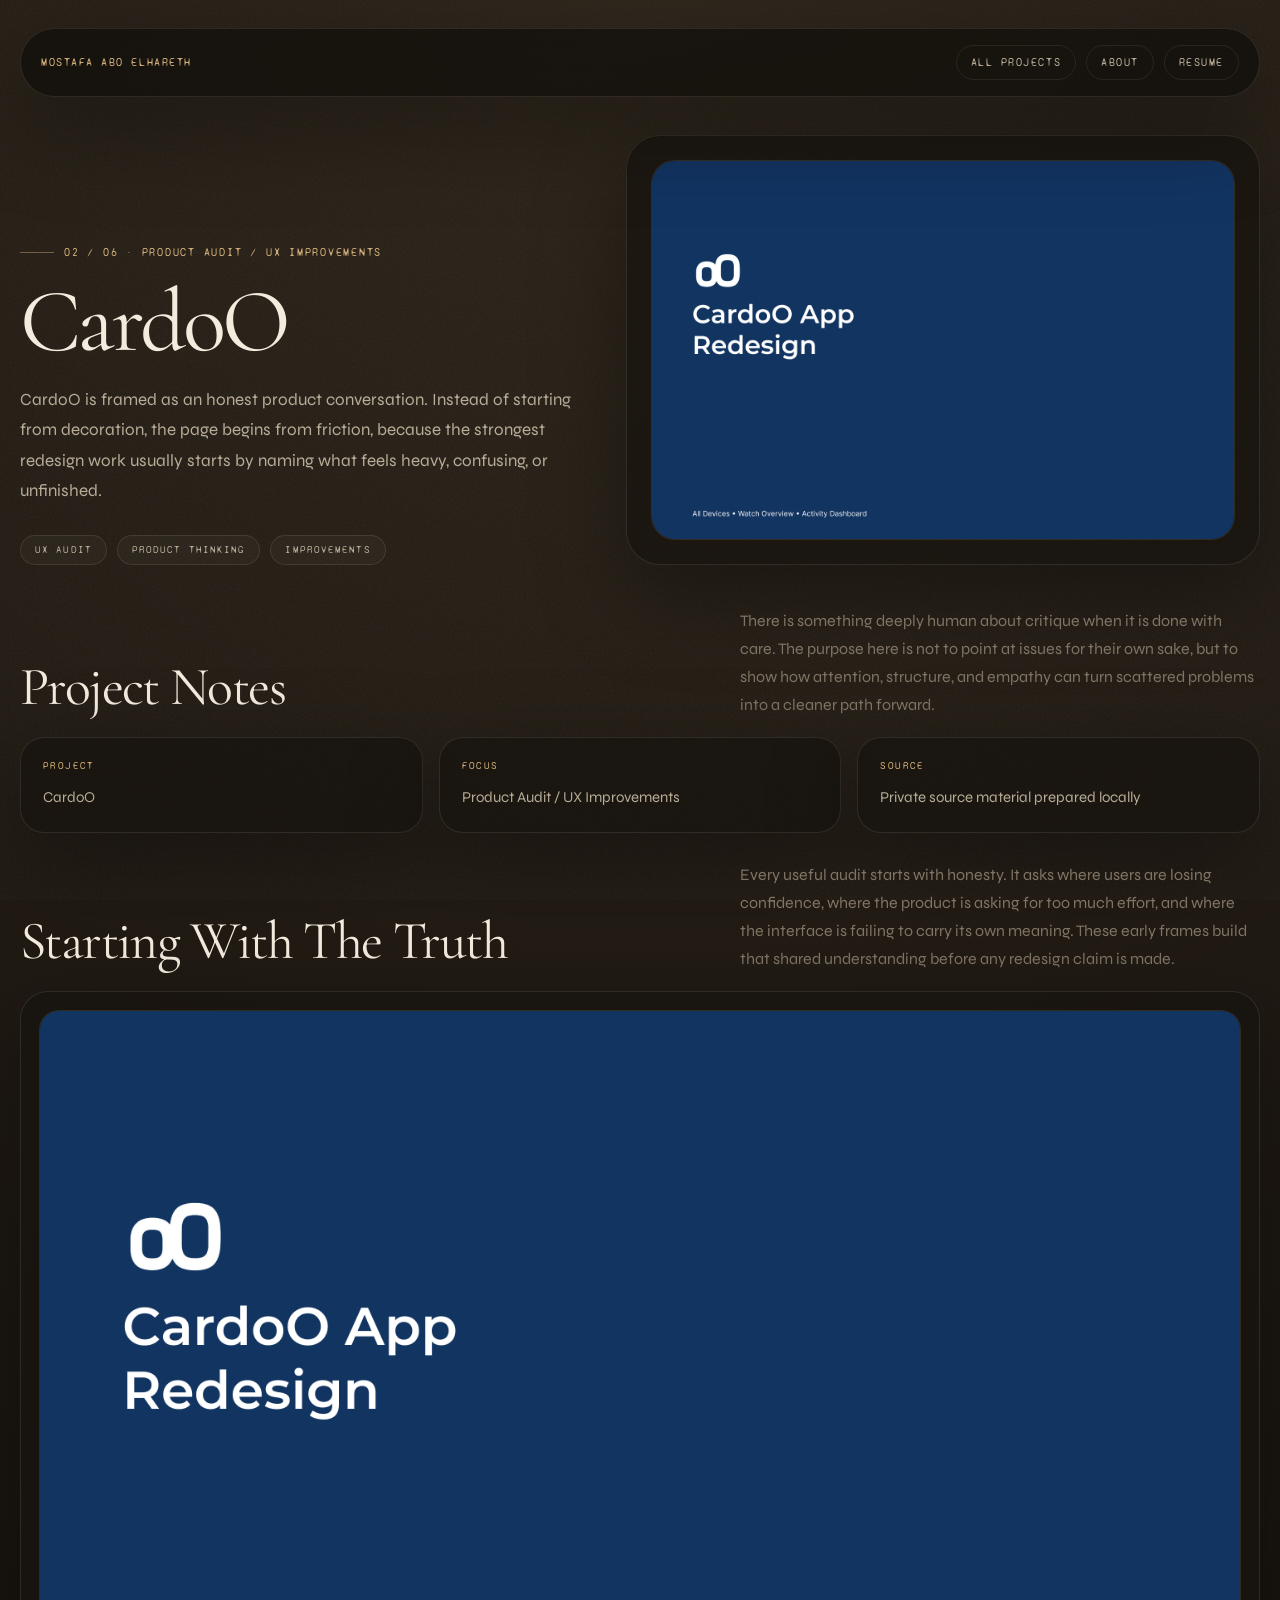
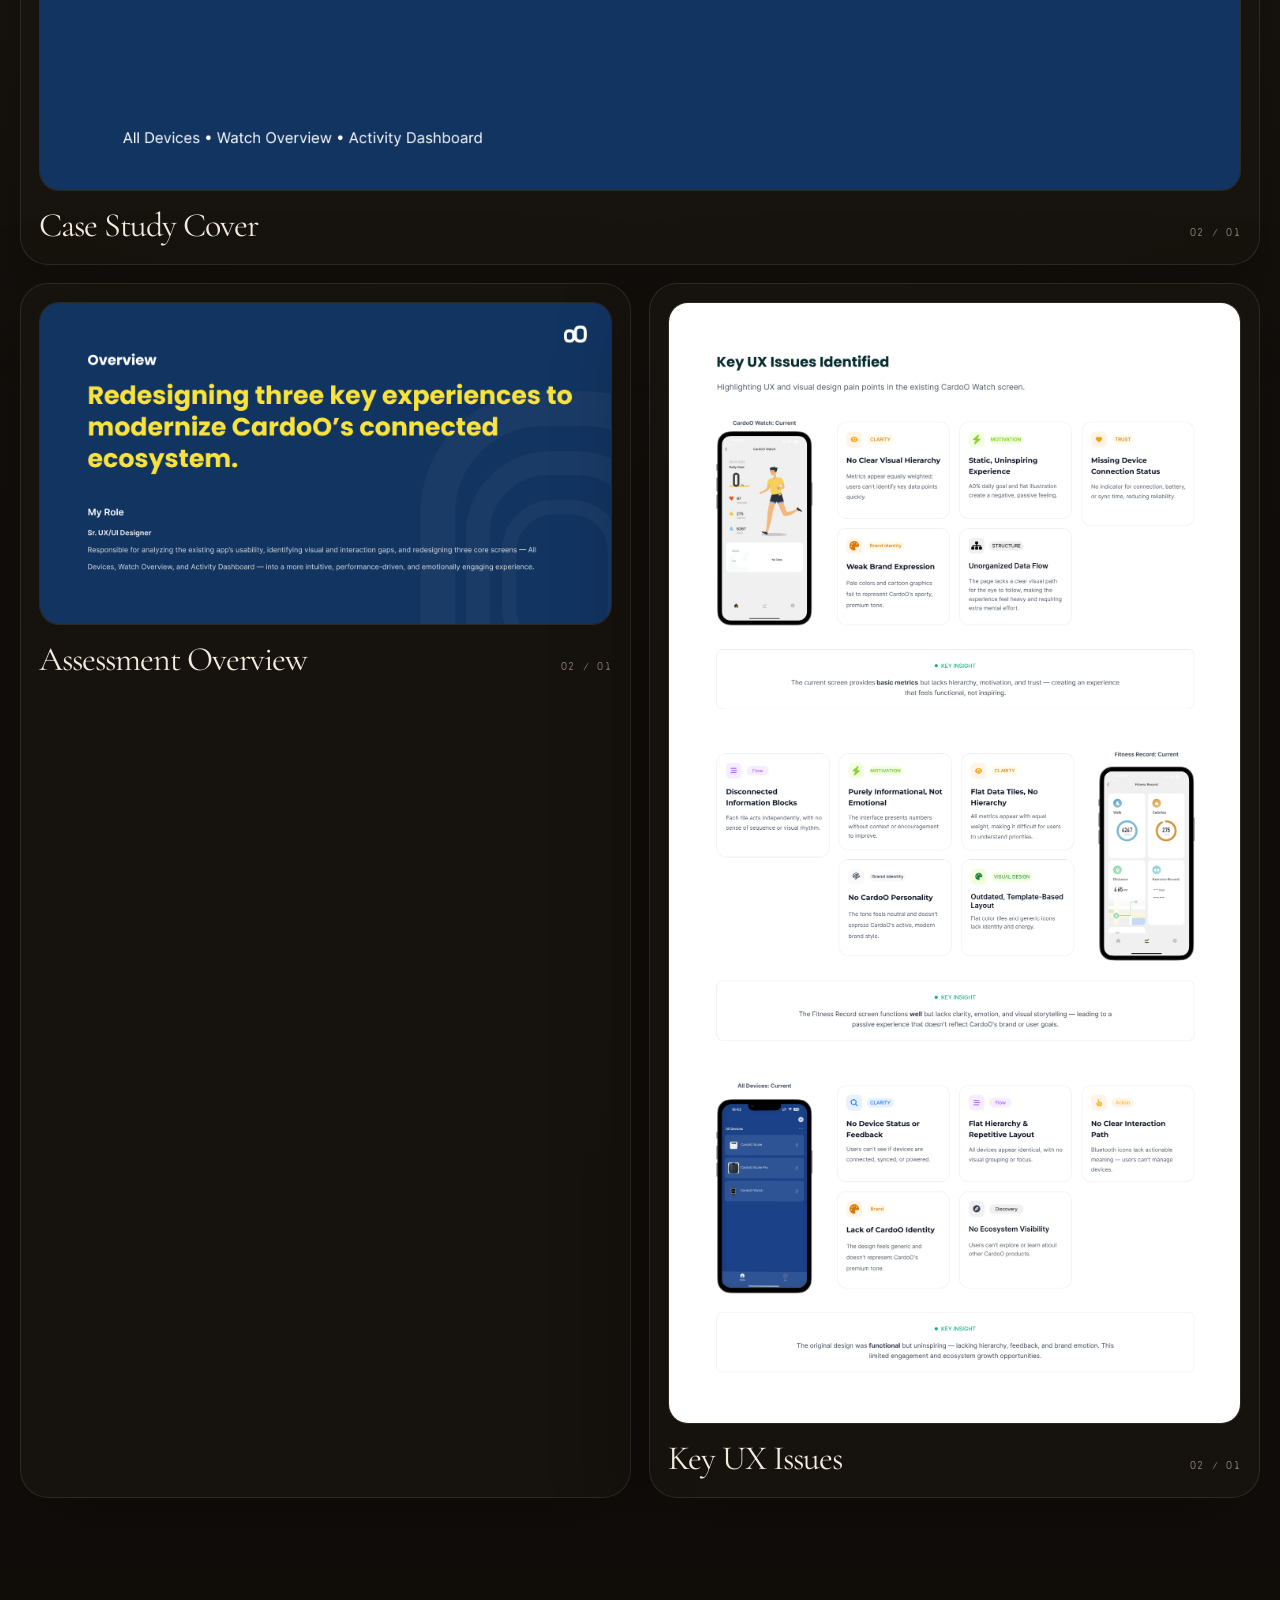
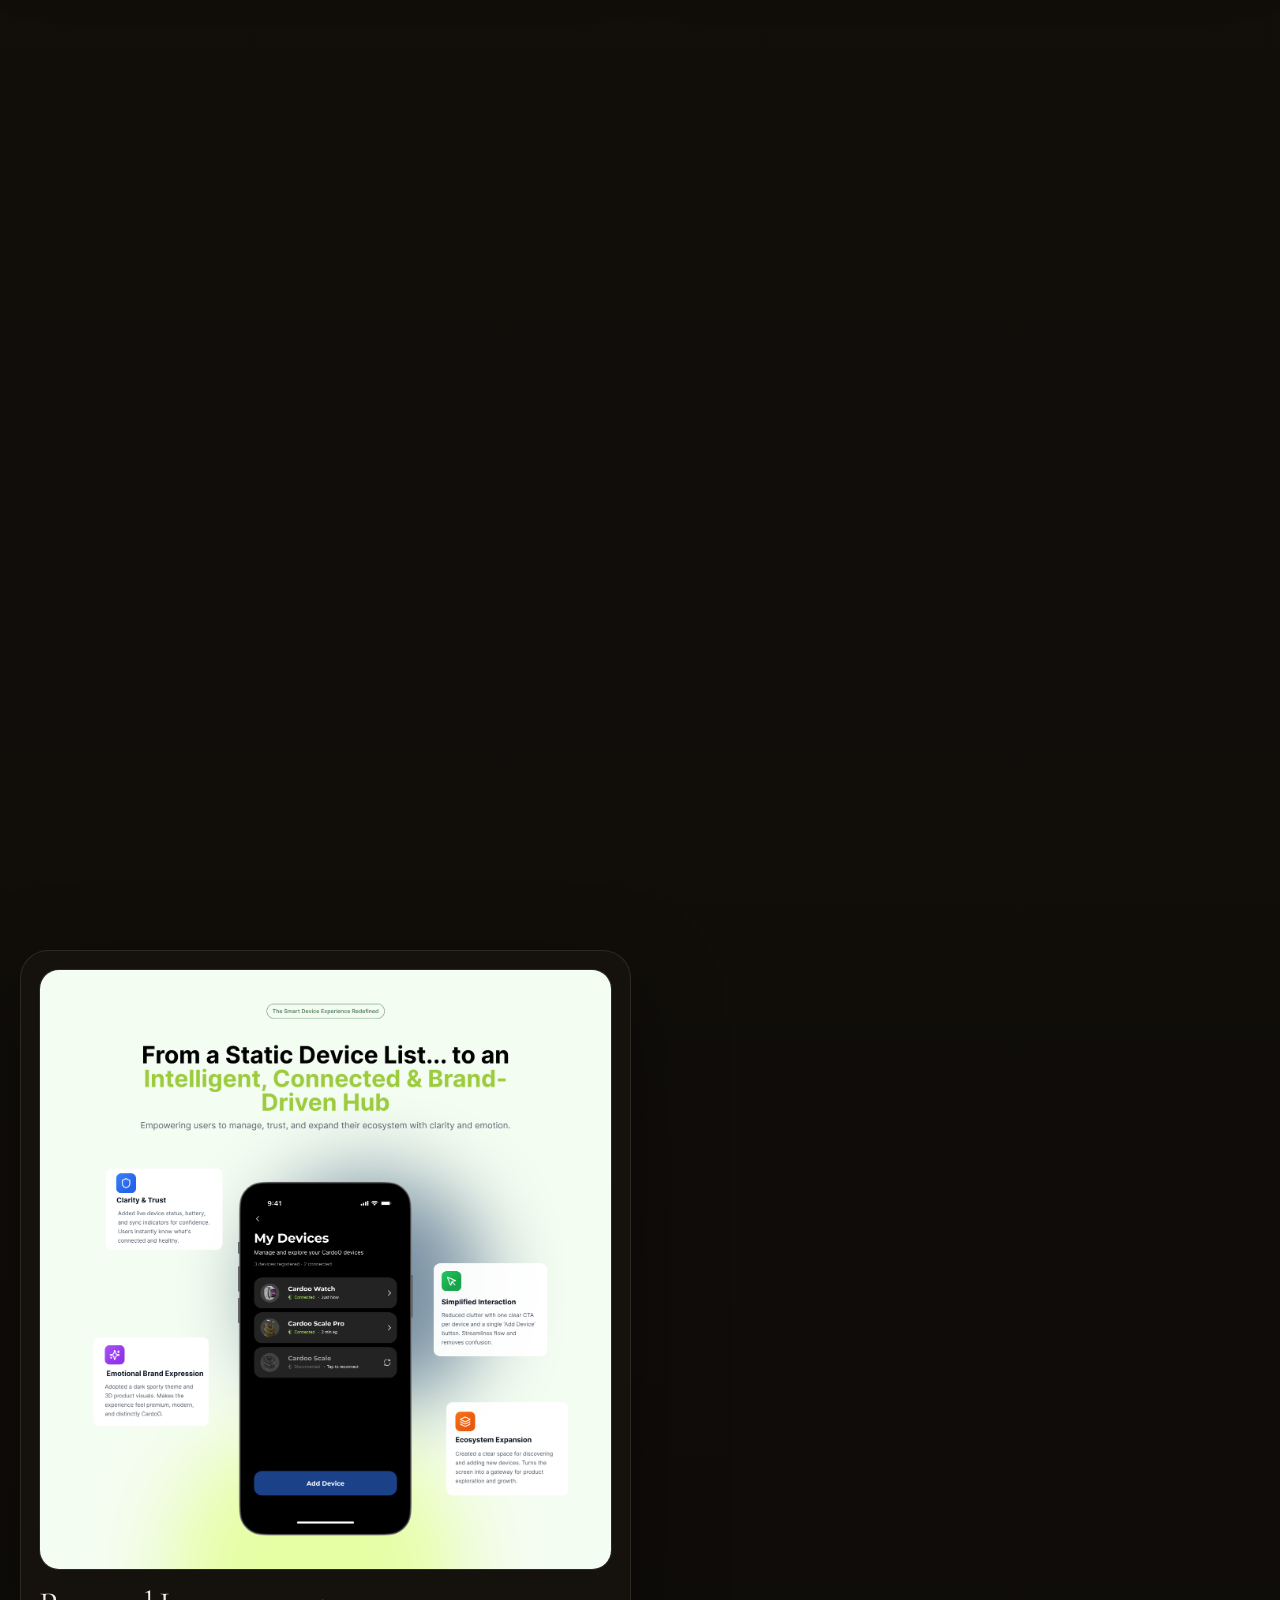
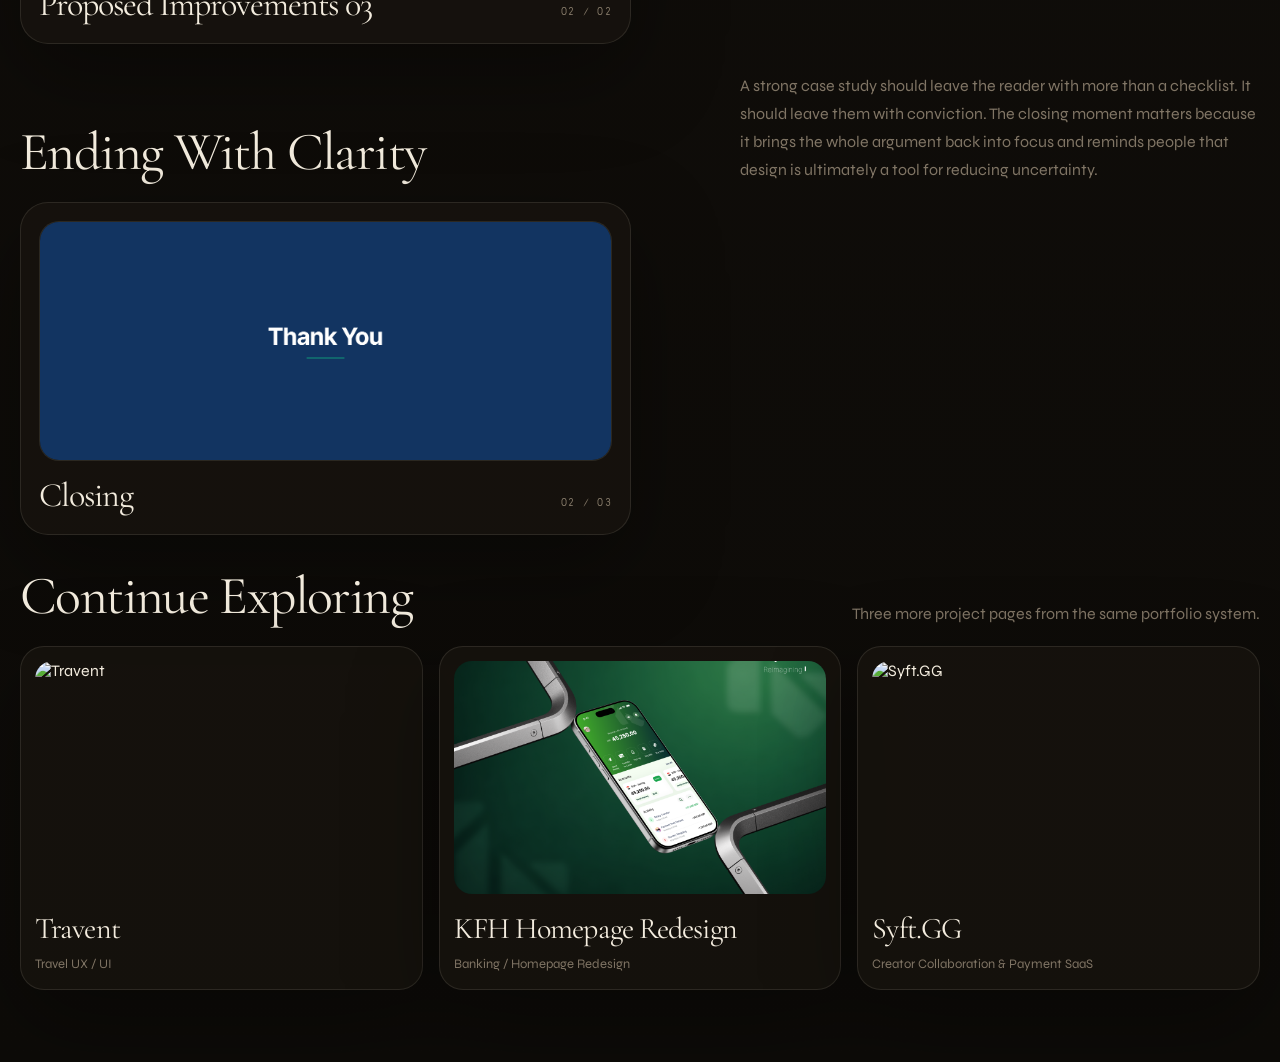
==== projects/cardoo.html @ 6d37f4a5 "Add six narrative project case studies" ====
<!DOCTYPE html>
<html lang="en">
<head>
    <meta charset="UTF-8">
    <meta name="viewport" content="width=device-width, initial-scale=1.0">
    <title>CardoO — Mostafa Abo Elhareth</title>
    <link rel="preconnect" href="https://fonts.googleapis.com">
    <link rel="preconnect" href="https://fonts.gstatic.com" crossorigin>
    <link href="https://fonts.googleapis.com/css2?family=Cormorant+Garamond:wght@300;400;500;600&family=Syne:wght@400;500;600;700&family=Syne+Mono&display=swap" rel="stylesheet">
    <link rel="stylesheet" href="./project.css">
</head>
<body>
    <script>window.PROJECT_SLUG = "cardoo";</script>
    <script src="./project-data.js"></script>
    <script src="./project-page.js"></script>
</body>
</html>
---- projects/project.css ----
:root {
    --page-bg: #100e0a;
    --page-surface: rgba(24, 20, 15, 0.78);
    --page-surface-strong: rgba(31, 26, 20, 0.92);
    --page-border: rgba(255, 244, 224, 0.1);
    --page-text: #f3ecde;
    --page-muted: #b8ad98;
    --page-dim: #807565;
    --page-accent: #d2b07a;
    --page-accent-soft: rgba(210, 176, 122, 0.12);
    --page-shadow: 0 30px 90px rgba(0, 0, 0, 0.35);
    --font-display: "Cormorant Garamond", Georgia, serif;
    --font-ui: "Syne", system-ui, sans-serif;
    --font-mono: "Syne Mono", monospace;
    --ease: cubic-bezier(0.16, 1, 0.3, 1);
}

*,
*::before,
*::after {
    box-sizing: border-box;
}

html {
    scroll-behavior: smooth;
}

body {
    margin: 0;
    color: var(--page-text);
    font-family: var(--font-ui);
    background:
        radial-gradient(circle at top, rgba(210, 176, 122, 0.12), transparent 36%),
        linear-gradient(180deg, #17120e 0%, #0d0b08 100%);
    min-height: 100vh;
}

body::before {
    content: "";
    position: fixed;
    inset: 0;
    pointer-events: none;
    opacity: 0.04;
    background-image: url("data:image/svg+xml,%3Csvg viewBox='0 0 512 512' xmlns='http://www.w3.org/2000/svg'%3E%3Cfilter id='n'%3E%3CfeTurbulence type='fractalNoise' baseFrequency='0.8' numOctaves='3' stitchTiles='stitch'/%3E%3C/filter%3E%3Crect width='100%25' height='100%25' filter='url(%23n)'/%3E%3C/svg%3E");
}

a {
    color: inherit;
    text-decoration: none;
}

img {
    display: block;
    max-width: 100%;
}

.project-shell {
    width: min(1280px, calc(100vw - 40px));
    margin: 0 auto;
    padding: 28px 0 72px;
}

.project-nav {
    position: sticky;
    top: 18px;
    z-index: 20;
    display: flex;
    align-items: center;
    justify-content: space-between;
    gap: 16px;
    padding: 16px 20px;
    margin-bottom: 38px;
    border: 1px solid var(--page-border);
    border-radius: 999px;
    background: rgba(16, 14, 10, 0.72);
    backdrop-filter: blur(20px);
    box-shadow: var(--page-shadow);
}

.project-nav-brand,
.project-nav-link {
    font-family: var(--font-mono);
    font-size: 11px;
    letter-spacing: 0.14em;
    text-transform: uppercase;
}

.project-nav-brand {
    color: var(--page-accent);
}

.project-nav-links {
    display: flex;
    align-items: center;
    gap: 10px;
    flex-wrap: wrap;
    justify-content: flex-end;
}

.project-nav-link {
    padding: 10px 14px;
    border: 1px solid rgba(255, 244, 224, 0.08);
    border-radius: 999px;
    color: var(--page-muted);
    transition: transform 0.35s var(--ease), border-color 0.35s var(--ease), color 0.35s var(--ease);
}

.project-nav-link:hover {
    color: var(--page-text);
    border-color: rgba(210, 176, 122, 0.3);
    transform: translateY(-1px);
}

.project-hero {
    display: grid;
    grid-template-columns: minmax(0, 0.95fr) minmax(0, 1.05fr);
    gap: 32px;
    align-items: end;
    margin-bottom: 42px;
}

.eyebrow {
    display: inline-flex;
    align-items: center;
    gap: 10px;
    font-family: var(--font-mono);
    font-size: 11px;
    letter-spacing: 0.16em;
    text-transform: uppercase;
    color: var(--page-accent);
    margin-bottom: 20px;
}

.eyebrow::before {
    content: "";
    width: 34px;
    height: 1px;
    background: rgba(210, 176, 122, 0.45);
}

.project-title {
    margin: 0 0 20px;
    font-family: var(--font-display);
    font-size: clamp(54px, 7vw, 108px);
    font-weight: 400;
    line-height: 0.96;
    letter-spacing: -0.04em;
}

.project-summary {
    max-width: 620px;
    margin: 0 0 28px;
    color: var(--page-muted);
    font-size: 17px;
    line-height: 1.8;
}

.project-pills {
    display: flex;
    gap: 10px;
    flex-wrap: wrap;
}

.project-pill {
    padding: 8px 14px;
    border-radius: 999px;
    border: 1px solid var(--page-border);
    background: rgba(255, 244, 224, 0.03);
    color: var(--page-muted);
    font-family: var(--font-mono);
    font-size: 10px;
    letter-spacing: 0.11em;
    text-transform: uppercase;
}

.hero-panel,
.detail-card,
.gallery-card,
.related-card {
    border: 1px solid var(--page-border);
    background: var(--page-surface);
    box-shadow: var(--page-shadow);
}

.hero-panel {
    padding: 24px;
    border-radius: 34px;
}

.hero-frame {
    border-radius: 24px;
    overflow: hidden;
    border: 1px solid rgba(255, 244, 224, 0.08);
    background: rgba(255, 244, 224, 0.02);
}

.hero-frame img {
    width: 100%;
    height: auto;
}

.project-layout {
    display: grid;
    gap: 28px;
}

.project-section {
    display: grid;
    gap: 18px;
}

.section-heading {
    display: flex;
    align-items: end;
    justify-content: space-between;
    gap: 20px;
    flex-wrap: wrap;
}

.section-heading h2 {
    margin: 0;
    font-family: var(--font-display);
    font-size: clamp(34px, 4.2vw, 58px);
    font-weight: 400;
    letter-spacing: -0.03em;
}

.section-heading p {
    margin: 0;
    max-width: 520px;
    color: var(--page-dim);
    line-height: 1.75;
}

.detail-grid {
    display: grid;
    grid-template-columns: repeat(3, minmax(0, 1fr));
    gap: 16px;
}

.detail-card {
    border-radius: 24px;
    padding: 22px;
}

.detail-label {
    margin-bottom: 12px;
    color: var(--page-accent);
    font-family: var(--font-mono);
    font-size: 10px;
    letter-spacing: 0.14em;
    text-transform: uppercase;
}

.detail-value {
    color: var(--page-muted);
    line-height: 1.75;
    font-size: 15px;
}

.detail-value a {
    color: var(--page-text);
    text-decoration: underline;
    text-decoration-color: rgba(210, 176, 122, 0.35);
    text-underline-offset: 4px;
}

.gallery-grid {
    display: grid;
    grid-template-columns: repeat(12, minmax(0, 1fr));
    gap: 18px;
}

.gallery-card {
    grid-column: span 6;
    padding: 18px;
    border-radius: 28px;
}

.gallery-card.featured {
    grid-column: 1 / -1;
}

.gallery-media {
    overflow: hidden;
    border-radius: 20px;
    border: 1px solid rgba(255, 244, 224, 0.08);
    background: rgba(255, 244, 224, 0.02);
}

.gallery-media img {
    width: 100%;
    height: auto;
    transform: scale(1.001);
    transition: transform 1.2s var(--ease);
}

.gallery-card:hover .gallery-media img {
    transform: scale(1.02);
}

.gallery-meta {
    display: flex;
    align-items: baseline;
    justify-content: space-between;
    gap: 16px;
    margin-top: 14px;
}

.gallery-caption {
    font-family: var(--font-display);
    font-size: clamp(24px, 2.8vw, 34px);
    letter-spacing: -0.03em;
}

.gallery-index {
    font-family: var(--font-mono);
    color: var(--page-dim);
    font-size: 11px;
    letter-spacing: 0.12em;
    text-transform: uppercase;
}

.related-grid {
    display: grid;
    grid-template-columns: repeat(3, minmax(0, 1fr));
    gap: 16px;
}

.related-card {
    display: block;
    border-radius: 24px;
    padding: 14px;
    transition: transform 0.45s var(--ease), border-color 0.45s var(--ease);
}

.related-card:hover {
    transform: translateY(-3px);
    border-color: rgba(210, 176, 122, 0.28);
}

.related-media {
    border-radius: 18px;
    overflow: hidden;
    margin-bottom: 16px;
}

.related-media img {
    width: 100%;
    aspect-ratio: 16 / 10;
    object-fit: cover;
}

.related-title {
    margin: 0 0 6px;
    font-family: var(--font-display);
    font-size: 30px;
    font-weight: 400;
    letter-spacing: -0.03em;
}

.related-meta {
    color: var(--page-dim);
    font-size: 13px;
    line-height: 1.7;
}

.reveal {
    opacity: 0;
    transform: translateY(28px);
    transition: opacity 0.9s var(--ease), transform 0.9s var(--ease);
}

.reveal.is-visible {
    opacity: 1;
    transform: translateY(0);
}

@media (max-width: 980px) {
    .project-shell {
        width: min(100vw - 24px, 1280px);
        padding-top: 14px;
    }

    .project-hero,
    .detail-grid,
    .related-grid {
        grid-template-columns: 1fr;
    }

    .gallery-card,
    .gallery-card.featured {
        grid-column: 1 / -1;
    }

    .project-nav {
        border-radius: 28px;
        padding: 16px;
    }
}

@media (max-width: 640px) {
    .project-title {
        font-size: clamp(46px, 14vw, 72px);
    }

    .hero-panel,
    .detail-card,
    .gallery-card,
    .related-card {
        border-radius: 22px;
    }

    .hero-frame,
    .gallery-media,
    .related-media {
        border-radius: 16px;
    }
}
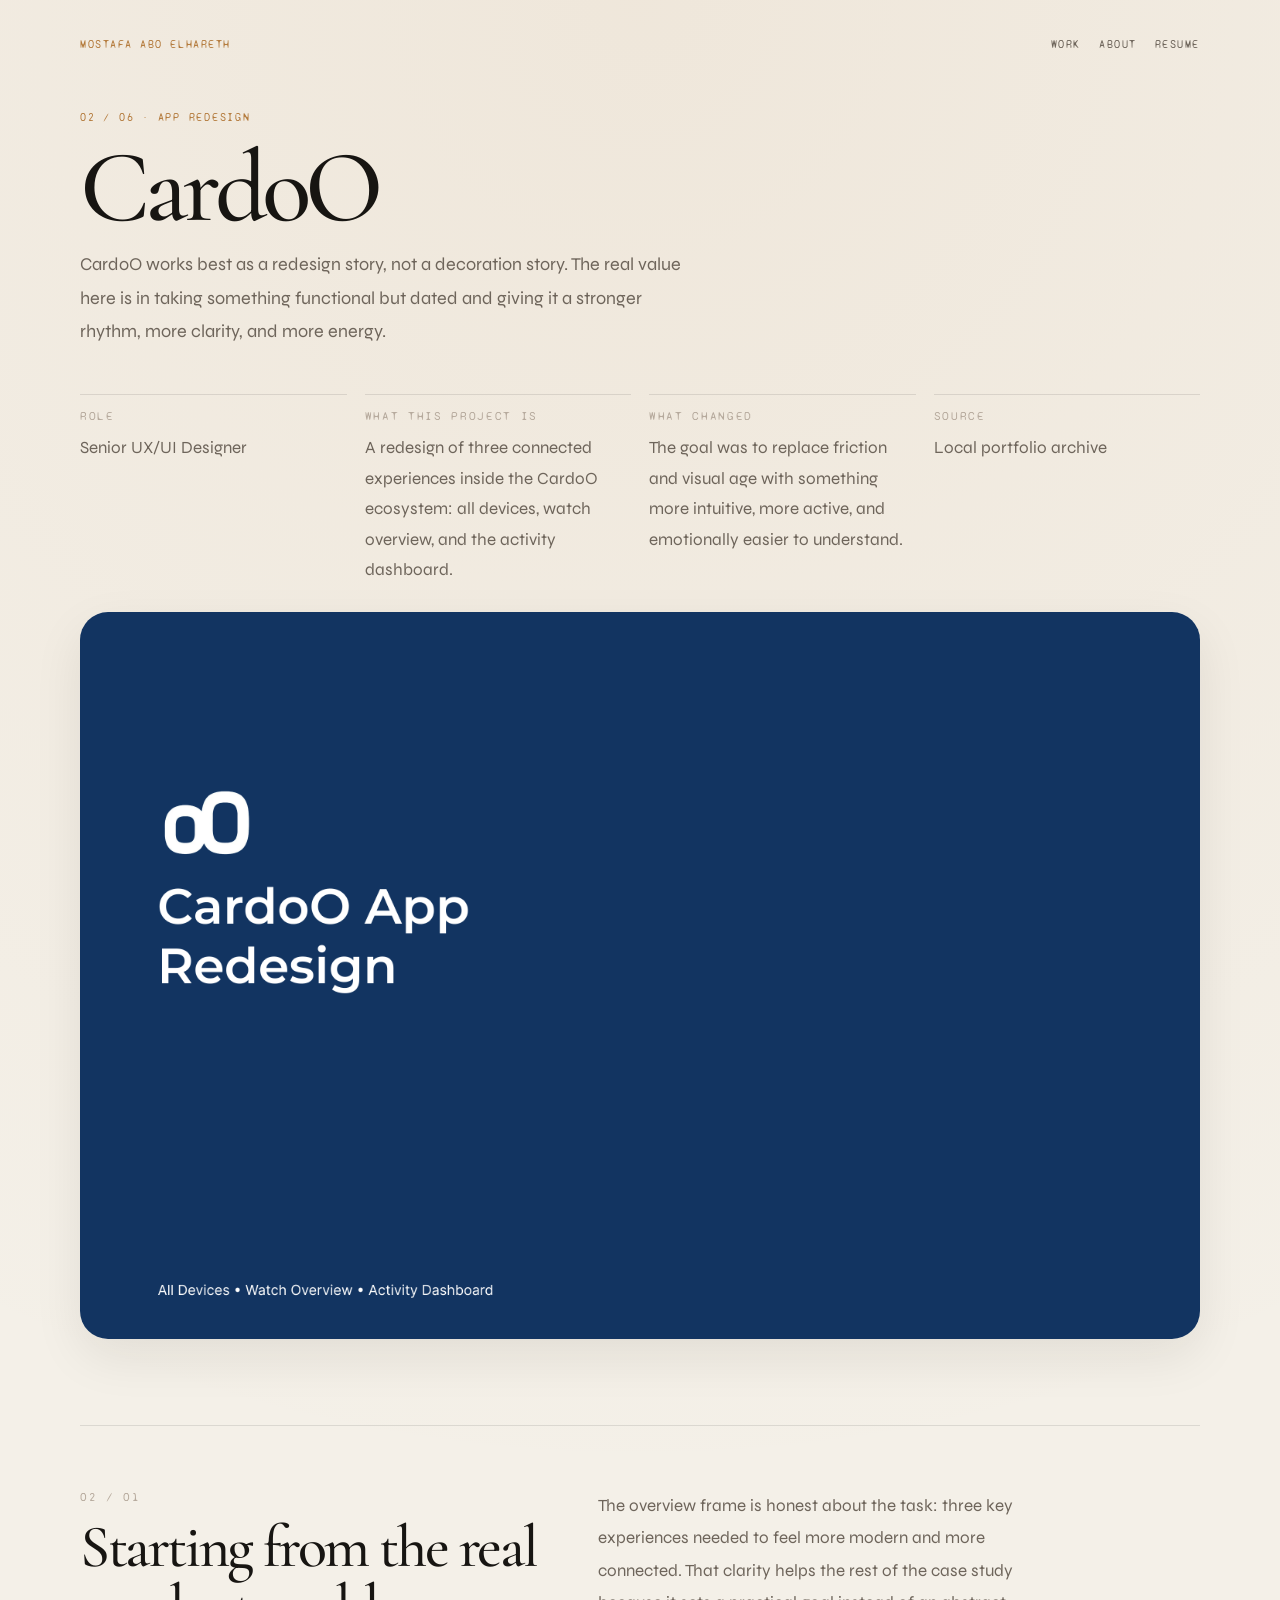
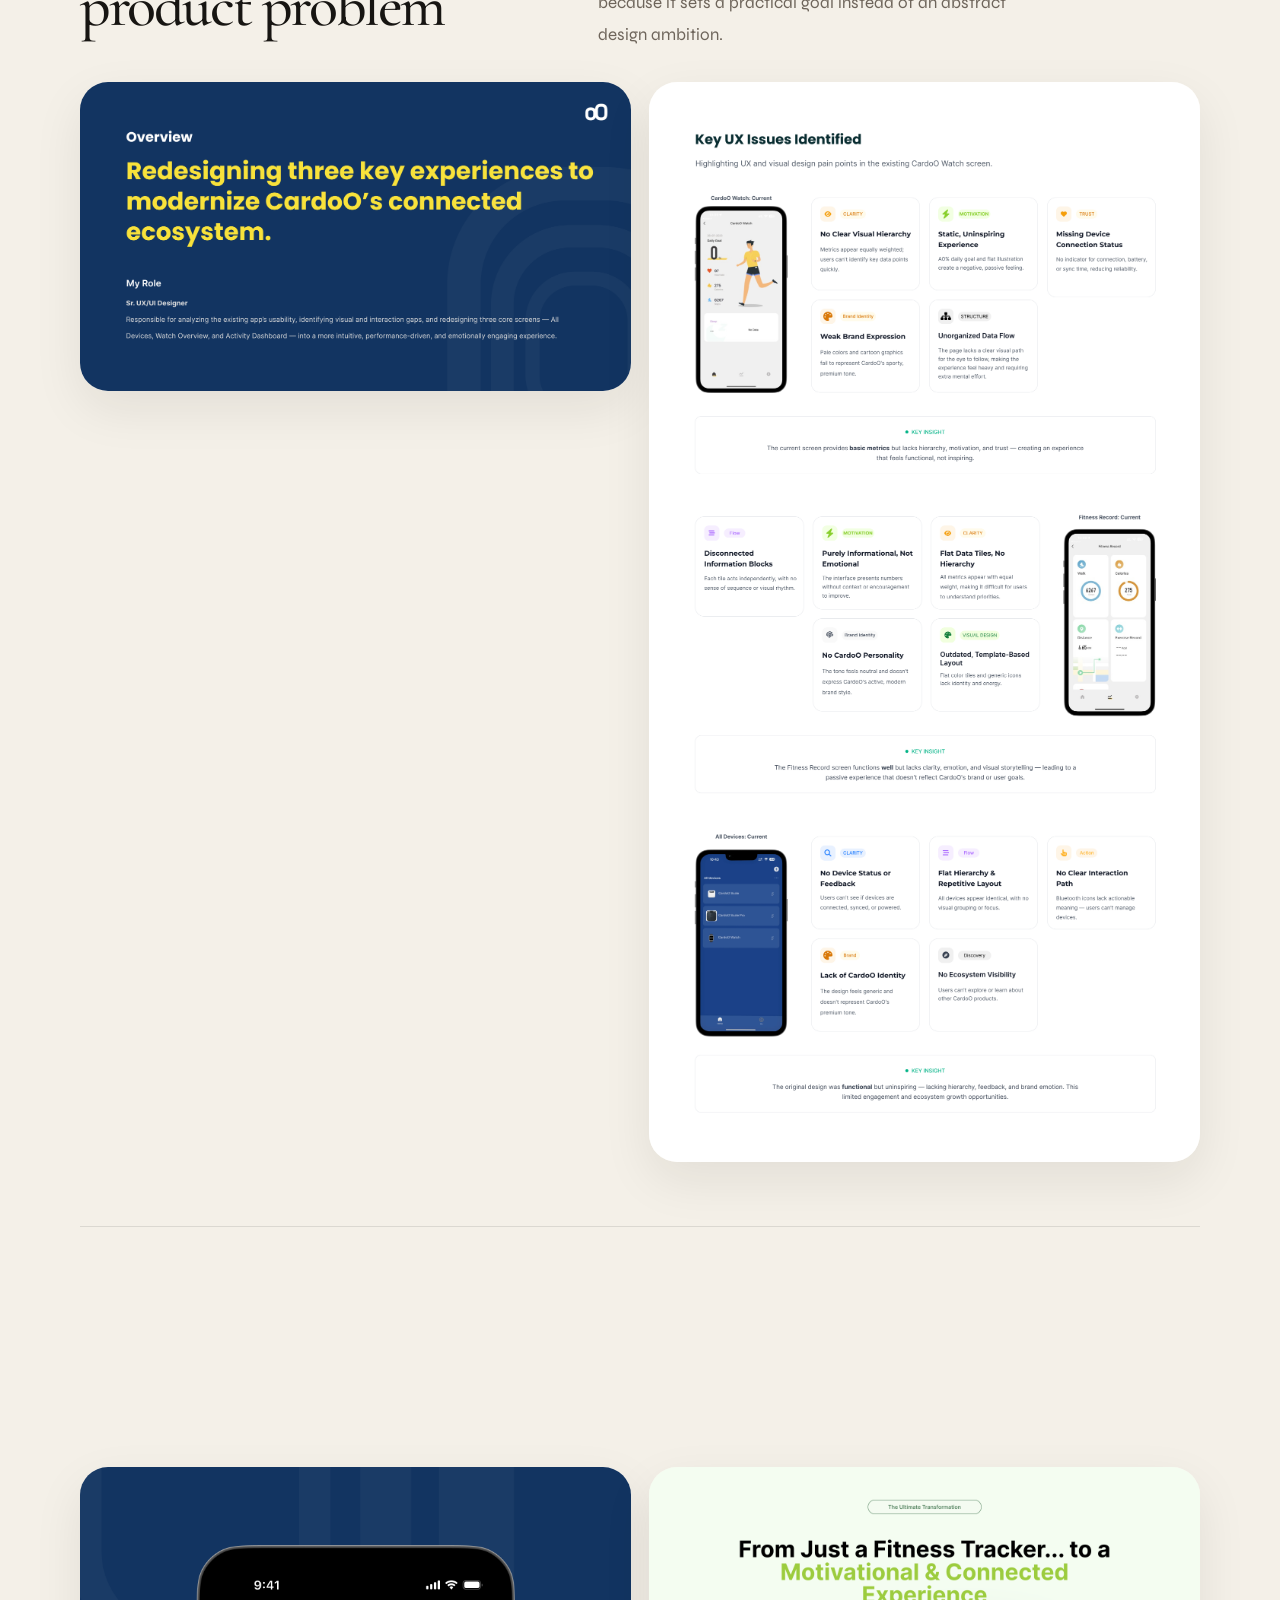
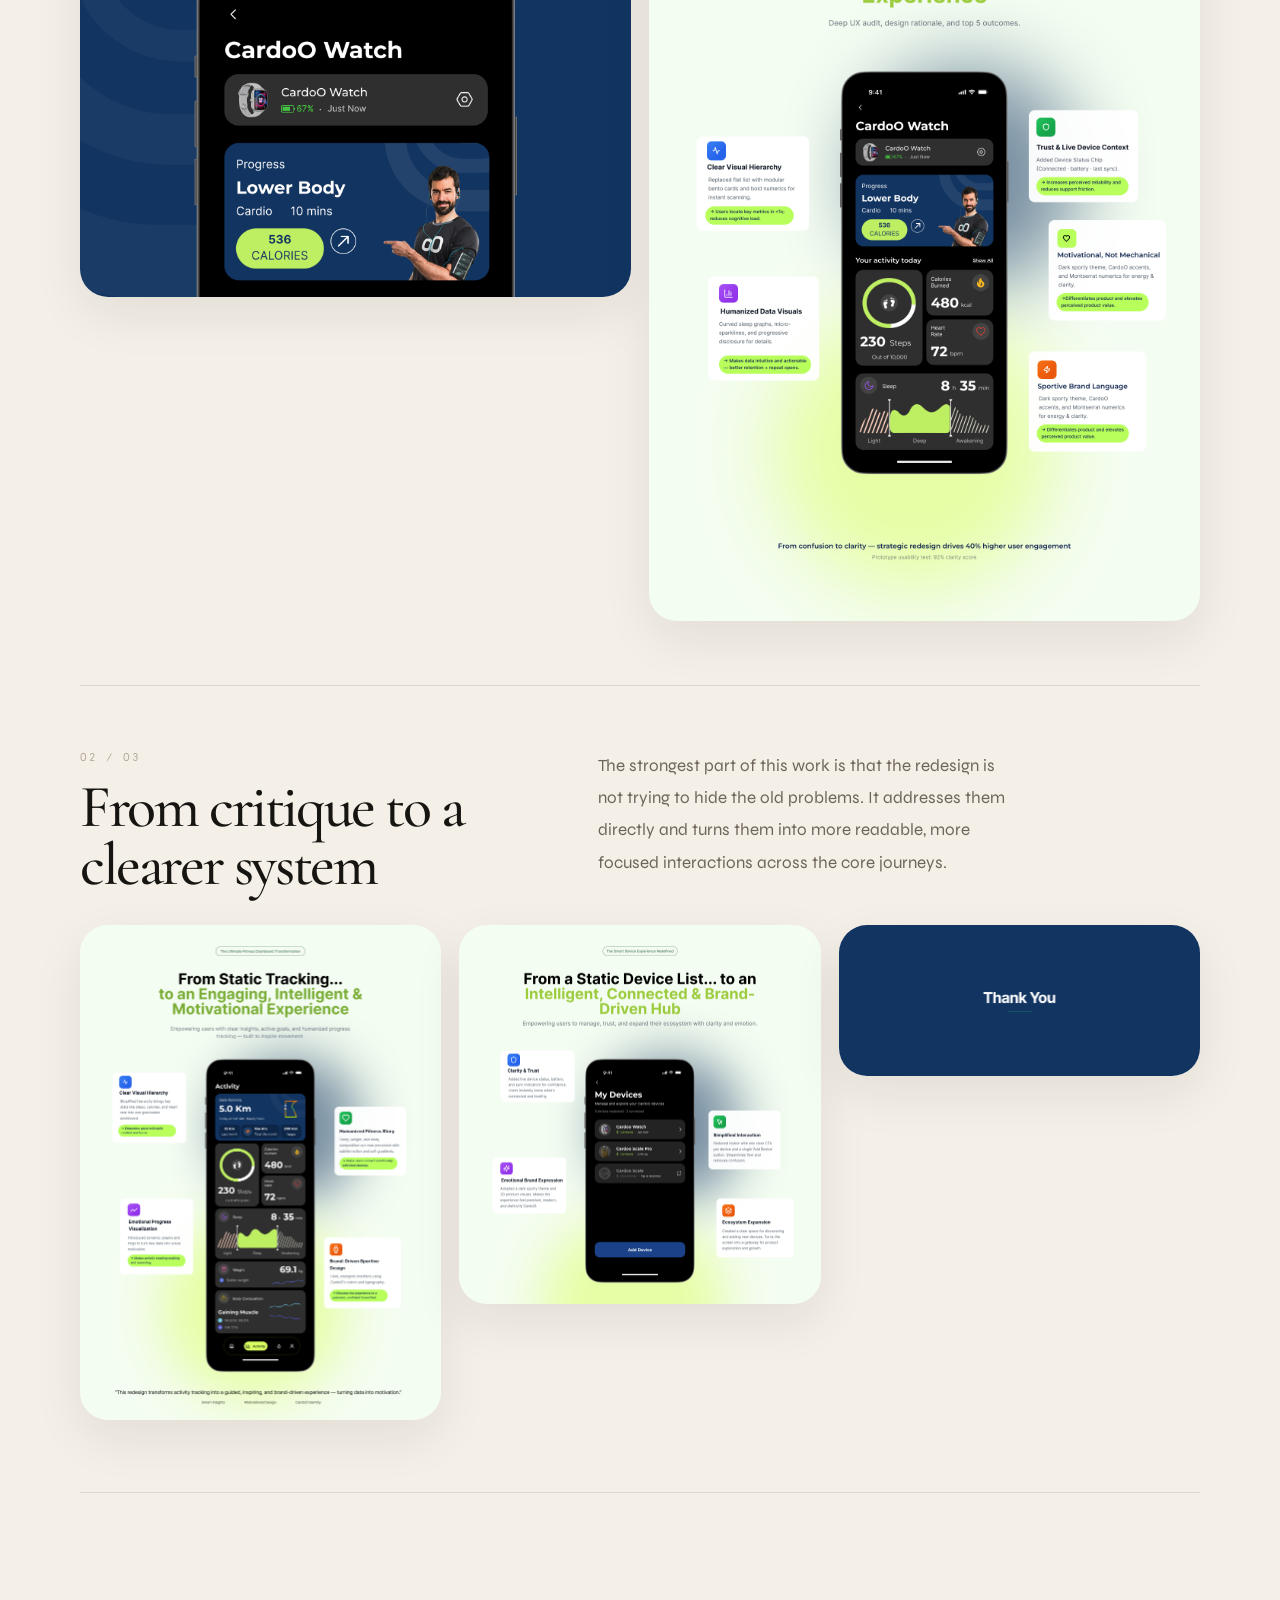
==== commit 99effa19: "Update cardoo.html" ====
--- a/projects/cardoo.html
+++ b/projects/cardoo.html
@@ -4,6 +4,8 @@
     <meta charset="UTF-8">
     <meta name="viewport" content="width=device-width, initial-scale=1.0">
     <title>CardoO — Mostafa Abo Elhareth</title>
+    <link rel="icon" type="image/png" href="../assets/Image%20for%20header.png">
+    <link rel="apple-touch-icon" href="../assets/Image%20for%20header.png">
     <link rel="preconnect" href="https://fonts.googleapis.com">
     <link rel="preconnect" href="https://fonts.gstatic.com" crossorigin>
     <link href="https://fonts.googleapis.com/css2?family=Cormorant+Garamond:wght@300;400;500;600&family=Syne:wght@400;500;600;700&family=Syne+Mono&display=swap" rel="stylesheet">
--- a/projects/project.css
+++ b/projects/project.css
@@ -1,17 +1,16 @@
 :root {
-    --page-bg: #100e0a;
-    --page-surface: rgba(24, 20, 15, 0.78);
-    --page-surface-strong: rgba(31, 26, 20, 0.92);
-    --page-border: rgba(255, 244, 224, 0.1);
-    --page-text: #f3ecde;
-    --page-muted: #b8ad98;
-    --page-dim: #807565;
-    --page-accent: #d2b07a;
-    --page-accent-soft: rgba(210, 176, 122, 0.12);
-    --page-shadow: 0 30px 90px rgba(0, 0, 0, 0.35);
-    --font-display: "Cormorant Garamond", Georgia, serif;
-    --font-ui: "Syne", system-ui, sans-serif;
-    --font-mono: "Syne Mono", monospace;
+    --bg: #f4f0e8;
+    --surface: #fbf8f2;
+    --text: #171512;
+    --muted: #6e655b;
+    --soft: #b6aa9d;
+    --line: rgba(23, 21, 18, 0.11);
+    --accent: #b47b3d;
+    --accent-soft: rgba(180, 123, 61, 0.1);
+    --shadow: 0 18px 50px rgba(27, 22, 16, 0.08);
+    --display: "Cormorant Garamond", Georgia, serif;
+    --ui: "Syne", system-ui, sans-serif;
+    --mono: "Syne Mono", monospace;
     --ease: cubic-bezier(0.16, 1, 0.3, 1);
 }
 
@@ -27,21 +26,11 @@
 
 body {
     margin: 0;
-    color: var(--page-text);
-    font-family: var(--font-ui);
+    color: var(--text);
+    font-family: var(--ui);
     background:
-        radial-gradient(circle at top, rgba(210, 176, 122, 0.12), transparent 36%),
-        linear-gradient(180deg, #17120e 0%, #0d0b08 100%);
-    min-height: 100vh;
-}
-
-body::before {
-    content: "";
-    position: fixed;
-    inset: 0;
-    pointer-events: none;
-    opacity: 0.04;
-    background-image: url("data:image/svg+xml,%3Csvg viewBox='0 0 512 512' xmlns='http://www.w3.org/2000/svg'%3E%3Cfilter id='n'%3E%3CfeTurbulence type='fractalNoise' baseFrequency='0.8' numOctaves='3' stitchTiles='stitch'/%3E%3C/filter%3E%3Crect width='100%25' height='100%25' filter='url(%23n)'/%3E%3C/svg%3E");
+        radial-gradient(circle at top, rgba(180, 123, 61, 0.08), transparent 28%),
+        var(--bg);
 }
 
 a {
@@ -54,321 +43,474 @@
     max-width: 100%;
 }
 
-.project-shell {
-    width: min(1280px, calc(100vw - 40px));
+.page {
+    width: min(1120px, calc(100vw - 36px));
     margin: 0 auto;
-    padding: 28px 0 72px;
-}
-
-.project-nav {
-    position: sticky;
-    top: 18px;
-    z-index: 20;
+    padding: 22px 0 88px;
+}
+
+.topbar {
     display: flex;
     align-items: center;
     justify-content: space-between;
-    gap: 16px;
-    padding: 16px 20px;
-    margin-bottom: 38px;
-    border: 1px solid var(--page-border);
-    border-radius: 999px;
-    background: rgba(16, 14, 10, 0.72);
-    backdrop-filter: blur(20px);
-    box-shadow: var(--page-shadow);
-}
-
-.project-nav-brand,
-.project-nav-link {
-    font-family: var(--font-mono);
+    gap: 18px;
+    padding: 16px 0 26px;
+}
+
+.topbar-brand,
+.topbar-link {
+    font-family: var(--mono);
     font-size: 11px;
     letter-spacing: 0.14em;
     text-transform: uppercase;
 }
 
-.project-nav-brand {
-    color: var(--page-accent);
-}
-
-.project-nav-links {
+.topbar-brand {
+    color: var(--accent);
+}
+
+.topbar-links {
     display: flex;
-    align-items: center;
-    gap: 10px;
+    gap: 18px;
     flex-wrap: wrap;
-    justify-content: flex-end;
-}
-
-.project-nav-link {
-    padding: 10px 14px;
-    border: 1px solid rgba(255, 244, 224, 0.08);
-    border-radius: 999px;
-    color: var(--page-muted);
-    transition: transform 0.35s var(--ease), border-color 0.35s var(--ease), color 0.35s var(--ease);
-}
-
-.project-nav-link:hover {
-    color: var(--page-text);
-    border-color: rgba(210, 176, 122, 0.3);
-    transform: translateY(-1px);
-}
-
-.project-hero {
+}
+
+.topbar-link {
+    color: var(--muted);
+}
+
+.hero {
     display: grid;
-    grid-template-columns: minmax(0, 0.95fr) minmax(0, 1.05fr);
-    gap: 32px;
-    align-items: end;
-    margin-bottom: 42px;
+    gap: 26px;
+    padding: 34px 0 22px;
 }
 
 .eyebrow {
-    display: inline-flex;
-    align-items: center;
-    gap: 10px;
-    font-family: var(--font-mono);
+    margin-bottom: 16px;
+    font-family: var(--mono);
     font-size: 11px;
     letter-spacing: 0.16em;
     text-transform: uppercase;
-    color: var(--page-accent);
-    margin-bottom: 20px;
-}
-
-.eyebrow::before {
-    content: "";
-    width: 34px;
-    height: 1px;
-    background: rgba(210, 176, 122, 0.45);
-}
-
-.project-title {
-    margin: 0 0 20px;
-    font-family: var(--font-display);
-    font-size: clamp(54px, 7vw, 108px);
-    font-weight: 400;
-    line-height: 0.96;
-    letter-spacing: -0.04em;
-}
-
-.project-summary {
-    max-width: 620px;
-    margin: 0 0 28px;
-    color: var(--page-muted);
+    color: var(--accent);
+}
+
+.title {
+    max-width: 11ch;
+    margin: 0 0 14px;
+    font-family: var(--display);
+    font-size: clamp(54px, 8vw, 112px);
+    font-weight: 500;
+    letter-spacing: -0.05em;
+    line-height: 0.92;
+}
+
+.summary {
+    max-width: 56ch;
+    margin: 0;
+    color: var(--muted);
+    font-size: 18px;
+    line-height: 1.85;
+}
+
+.meta {
+    display: grid;
+    grid-template-columns: repeat(4, minmax(0, 1fr));
+    gap: 18px;
+    padding: 20px 0 0;
+}
+
+.meta-item {
+    padding-top: 14px;
+    border-top: 1px solid var(--line);
+}
+
+.meta-label {
+    margin-bottom: 10px;
+    font-family: var(--mono);
+    font-size: 12px;
+    letter-spacing: 0.14em;
+    text-transform: uppercase;
+    color: var(--soft);
+}
+
+.meta-value {
+    color: var(--muted);
+    line-height: 1.8;
     font-size: 17px;
-    line-height: 1.8;
-}
-
-.project-pills {
-    display: flex;
-    gap: 10px;
-    flex-wrap: wrap;
-}
-
-.project-pill {
-    padding: 8px 14px;
-    border-radius: 999px;
-    border: 1px solid var(--page-border);
-    background: rgba(255, 244, 224, 0.03);
-    color: var(--page-muted);
-    font-family: var(--font-mono);
-    font-size: 10px;
-    letter-spacing: 0.11em;
-    text-transform: uppercase;
-}
-
-.hero-panel,
-.detail-card,
-.gallery-card,
-.related-card {
-    border: 1px solid var(--page-border);
-    background: var(--page-surface);
-    box-shadow: var(--page-shadow);
-}
-
-.hero-panel {
-    padding: 24px;
-    border-radius: 34px;
-}
-
-.hero-frame {
-    border-radius: 24px;
+}
+
+.hero-media,
+.section-media {
     overflow: hidden;
-    border: 1px solid rgba(255, 244, 224, 0.08);
-    background: rgba(255, 244, 224, 0.02);
-}
-
-.hero-frame img {
+    border-radius: 28px;
+    background: var(--surface);
+    box-shadow: var(--shadow);
+}
+
+.hero-media img,
+.section-media img {
     width: 100%;
     height: auto;
 }
 
-.project-layout {
+.section {
+    padding: 64px 0 0;
+    border-top: 1px solid var(--line);
+    margin-top: 64px;
+}
+
+.section-header {
     display: grid;
-    gap: 28px;
-}
-
-.project-section {
+    grid-template-columns: minmax(0, 0.9fr) minmax(0, 1.1fr);
+    gap: 26px;
+    align-items: start;
+    margin-bottom: 30px;
+}
+
+.section-label {
+    margin-bottom: 14px;
+    font-family: var(--mono);
+    font-size: 12px;
+    letter-spacing: 0.14em;
+    text-transform: uppercase;
+    color: var(--soft);
+}
+
+.section-title {
+    margin: 0;
+    font-family: var(--display);
+    font-size: clamp(34px, 5vw, 60px);
+    font-weight: 500;
+    line-height: 0.98;
+    letter-spacing: -0.04em;
+}
+
+.section-copy {
+    margin: 0;
+    max-width: 42ch;
+    color: var(--muted);
+    font-size: 17px;
+    line-height: 1.9;
+}
+
+.section-caption {
+    margin: 18px 0 0;
+    color: var(--soft);
+    font-size: 13px;
+    line-height: 1.75;
+}
+
+.media-grid {
     display: grid;
     gap: 18px;
 }
 
-.section-heading {
+.media-grid.single {
+    grid-template-columns: 1fr;
+}
+
+.media-grid.pair {
+    grid-template-columns: repeat(2, minmax(0, 1fr));
+}
+
+.media-grid.triptych {
+    grid-template-columns: repeat(3, minmax(0, 1fr));
+}
+
+.section-media.tall img {
+    width: 100%;
+    object-fit: cover;
+}
+
+.section-figure {
+    margin: 0;
+}
+
+.section-media {
+    position: relative;
+    cursor: zoom-in;
+}
+
+.peek-hint {
+    position: absolute;
+    right: 16px;
+    bottom: 16px;
+    padding: 10px 14px;
+    border-radius: 999px;
+    background: rgba(23, 21, 18, 0.72);
+    color: #fff;
+    font-family: var(--mono);
+    font-size: 10px;
+    letter-spacing: 0.12em;
+    text-transform: uppercase;
+    opacity: 0;
+    transform: translateY(8px);
+    transition: opacity 0.35s var(--ease), transform 0.35s var(--ease);
+    pointer-events: none;
+}
+
+.section-media:hover .peek-hint {
+    opacity: 1;
+    transform: translateY(0);
+}
+
+.figure-caption {
+    padding: 12px 4px 0;
+    color: var(--soft);
+    font-size: 12px;
+    line-height: 1.6;
+}
+
+.next {
+    padding: 72px 0 0;
+    margin-top: 72px;
+    border-top: 1px solid var(--line);
+}
+
+.next-header {
     display: flex;
     align-items: end;
     justify-content: space-between;
     gap: 20px;
-    flex-wrap: wrap;
-}
-
-.section-heading h2 {
-    margin: 0;
-    font-family: var(--font-display);
-    font-size: clamp(34px, 4.2vw, 58px);
-    font-weight: 400;
-    letter-spacing: -0.03em;
-}
-
-.section-heading p {
-    margin: 0;
-    max-width: 520px;
-    color: var(--page-dim);
-    line-height: 1.75;
-}
-
-.detail-grid {
+    margin-bottom: 26px;
+}
+
+.next-title {
+    margin: 0;
+    font-family: var(--display);
+    font-size: clamp(30px, 4vw, 48px);
+    font-weight: 500;
+    letter-spacing: -0.04em;
+}
+
+.next-copy {
+    margin: 0;
+    color: var(--muted);
+    max-width: 34ch;
+    line-height: 1.8;
+}
+
+.next-grid {
     display: grid;
     grid-template-columns: repeat(3, minmax(0, 1fr));
-    gap: 16px;
-}
-
-.detail-card {
-    border-radius: 24px;
-    padding: 22px;
-}
-
-.detail-label {
-    margin-bottom: 12px;
-    color: var(--page-accent);
-    font-family: var(--font-mono);
-    font-size: 10px;
-    letter-spacing: 0.14em;
-    text-transform: uppercase;
-}
-
-.detail-value {
-    color: var(--page-muted);
-    line-height: 1.75;
-    font-size: 15px;
-}
-
-.detail-value a {
-    color: var(--page-text);
-    text-decoration: underline;
-    text-decoration-color: rgba(210, 176, 122, 0.35);
-    text-underline-offset: 4px;
-}
-
-.gallery-grid {
+    gap: 18px;
+}
+
+.next-card {
+    display: block;
+}
+
+.next-card-media {
+    overflow: hidden;
+    border-radius: 22px;
+    background: var(--surface);
+    box-shadow: var(--shadow);
+}
+
+.next-card-media img {
+    width: 100%;
+    aspect-ratio: 16 / 11;
+    object-fit: cover;
+    transition: transform 0.9s var(--ease);
+}
+
+.next-card:hover .next-card-media img {
+    transform: scale(1.03);
+}
+
+.next-card-title {
+    margin: 14px 0 6px;
+    font-family: var(--display);
+    font-size: 28px;
+    font-weight: 500;
+    letter-spacing: -0.03em;
+}
+
+.next-card-meta {
+    color: var(--soft);
+    font-size: 13px;
+    line-height: 1.7;
+}
+
+.lightbox {
+    position: fixed;
+    inset: 0;
+    z-index: 1000;
     display: grid;
-    grid-template-columns: repeat(12, minmax(0, 1fr));
-    gap: 18px;
-}
-
-.gallery-card {
-    grid-column: span 6;
-    padding: 18px;
+    place-items: center;
+    padding: 28px;
+    background: rgba(17, 13, 9, 0.9);
+    backdrop-filter: blur(18px);
+    opacity: 0;
+    pointer-events: none;
+    transition: opacity 0.35s var(--ease);
+}
+
+.lightbox.is-open {
+    opacity: 1;
+    pointer-events: auto;
+}
+
+.lightbox-dialog {
+    width: min(1200px, 100%);
+    max-height: calc(100vh - 56px);
+    overflow: auto;
+}
+
+.lightbox-bar {
+    display: flex;
+    align-items: center;
+    justify-content: space-between;
+    gap: 14px;
+    margin-bottom: 14px;
+}
+
+.lightbox-caption {
+    color: rgba(255,255,255,0.84);
+    font-size: 14px;
+    line-height: 1.6;
+}
+
+.lightbox-actions {
+    display: flex;
+    align-items: center;
+    gap: 10px;
+}
+
+.lightbox-btn {
+    border: 0;
+    border-radius: 999px;
+    background: rgba(255,255,255,0.12);
+    color: #fff;
+    font-family: var(--ui);
+    cursor: pointer;
+}
+
+.lightbox-close {
+    width: 46px;
+    height: 46px;
+    font-size: 24px;
+    line-height: 1;
+}
+
+.lightbox-download {
+    display: inline-flex;
+    align-items: center;
+    gap: 12px;
+    min-width: 194px;
+    padding: 10px 16px;
+    transition: transform 0.25s var(--ease), background 0.25s var(--ease);
+}
+
+.lightbox-download:hover {
+    transform: translateY(-1px);
+    background: rgba(255,255,255,0.18);
+}
+
+.lightbox-download.is-success {
+    background: #2d9b61;
+    color: #fff;
+}
+
+.download-face {
+    position: relative;
+    width: 40px;
+    height: 22px;
+    flex-shrink: 0;
+}
+
+.download-eye {
+    position: absolute;
+    top: 1px;
+    width: 14px;
+    height: 14px;
+    border-radius: 50%;
+    background: #fff;
+}
+
+.download-eye.left {
+    left: 0;
+}
+
+.download-eye.right {
+    right: 0;
+}
+
+.download-pupil {
+    position: absolute;
+    top: 4px;
+    left: 4px;
+    width: 6px;
+    height: 6px;
+    border-radius: 50%;
+    background: #16120f;
+    transition: transform 0.1s linear;
+}
+
+.download-mouth {
+    position: absolute;
+    left: 50%;
+    bottom: 0;
+    width: 16px;
+    height: 8px;
+    margin-left: -8px;
+    border-bottom: 3px solid #fff;
+    border-radius: 0 0 16px 16px;
+    opacity: 0.35;
+    transform: scaleX(0.85);
+    transition: opacity 0.2s var(--ease), transform 0.2s var(--ease);
+}
+
+.lightbox-download.is-happy .download-mouth {
+    opacity: 1;
+    transform: scaleX(1.1);
+}
+
+.lightbox-download.is-animating .download-eye {
+    animation: blinkDown 0.42s var(--ease);
+}
+
+.download-copy {
+    display: flex;
+    flex-direction: column;
+    align-items: flex-start;
+    gap: 2px;
+}
+
+.download-copy strong {
+    font-size: 14px;
+    font-weight: 600;
+}
+
+.download-copy span {
+    font-size: 11px;
+    opacity: 0.72;
+}
+
+.lightbox-figure {
+    margin: 0;
     border-radius: 28px;
-}
-
-.gallery-card.featured {
-    grid-column: 1 / -1;
-}
-
-.gallery-media {
     overflow: hidden;
-    border-radius: 20px;
-    border: 1px solid rgba(255, 244, 224, 0.08);
-    background: rgba(255, 244, 224, 0.02);
-}
-
-.gallery-media img {
+    background: rgba(255,255,255,0.06);
+}
+
+.lightbox-figure img {
     width: 100%;
     height: auto;
-    transform: scale(1.001);
-    transition: transform 1.2s var(--ease);
-}
-
-.gallery-card:hover .gallery-media img {
-    transform: scale(1.02);
-}
-
-.gallery-meta {
-    display: flex;
-    align-items: baseline;
-    justify-content: space-between;
-    gap: 16px;
-    margin-top: 14px;
-}
-
-.gallery-caption {
-    font-family: var(--font-display);
-    font-size: clamp(24px, 2.8vw, 34px);
-    letter-spacing: -0.03em;
-}
-
-.gallery-index {
-    font-family: var(--font-mono);
-    color: var(--page-dim);
-    font-size: 11px;
-    letter-spacing: 0.12em;
-    text-transform: uppercase;
-}
-
-.related-grid {
-    display: grid;
-    grid-template-columns: repeat(3, minmax(0, 1fr));
-    gap: 16px;
-}
-
-.related-card {
     display: block;
-    border-radius: 24px;
-    padding: 14px;
-    transition: transform 0.45s var(--ease), border-color 0.45s var(--ease);
-}
-
-.related-card:hover {
-    transform: translateY(-3px);
-    border-color: rgba(210, 176, 122, 0.28);
-}
-
-.related-media {
-    border-radius: 18px;
-    overflow: hidden;
-    margin-bottom: 16px;
-}
-
-.related-media img {
-    width: 100%;
-    aspect-ratio: 16 / 10;
-    object-fit: cover;
-}
-
-.related-title {
-    margin: 0 0 6px;
-    font-family: var(--font-display);
-    font-size: 30px;
-    font-weight: 400;
-    letter-spacing: -0.03em;
-}
-
-.related-meta {
-    color: var(--page-dim);
-    font-size: 13px;
-    line-height: 1.7;
+}
+
+@keyframes blinkDown {
+    0% { transform: translateY(0) scaleY(1); }
+    30% { transform: translateY(4px) scaleY(0.35); }
+    60% { transform: translateY(5px) scaleY(0.18); }
+    100% { transform: translateY(0) scaleY(1); }
 }
 
 .reveal {
     opacity: 0;
-    transform: translateY(28px);
-    transition: opacity 0.9s var(--ease), transform 0.9s var(--ease);
+    transform: translateY(20px);
+    transition: opacity 0.8s var(--ease), transform 0.8s var(--ease);
 }
 
 .reveal.is-visible {
@@ -376,44 +518,33 @@
     transform: translateY(0);
 }
 
-@media (max-width: 980px) {
-    .project-shell {
-        width: min(100vw - 24px, 1280px);
-        padding-top: 14px;
+@media (max-width: 880px) {
+    .page {
+        width: min(100vw - 24px, 1120px);
     }
 
-    .project-hero,
-    .detail-grid,
-    .related-grid {
+    .meta,
+    .section-header,
+    .media-grid.pair,
+    .media-grid.triptych,
+    .next-grid {
         grid-template-columns: 1fr;
     }
 
-    .gallery-card,
-    .gallery-card.featured {
-        grid-column: 1 / -1;
-    }
-
-    .project-nav {
-        border-radius: 28px;
+    .lightbox {
         padding: 16px;
     }
-}
-
-@media (max-width: 640px) {
-    .project-title {
-        font-size: clamp(46px, 14vw, 72px);
+
+    .lightbox-bar {
+        flex-direction: column;
+        align-items: stretch;
     }
 
-    .hero-panel,
-    .detail-card,
-    .gallery-card,
-    .related-card {
-        border-radius: 22px;
+    .lightbox-actions {
+        justify-content: space-between;
     }
 
-    .hero-frame,
-    .gallery-media,
-    .related-media {
-        border-radius: 16px;
+    .title {
+        max-width: 100%;
     }
 }
